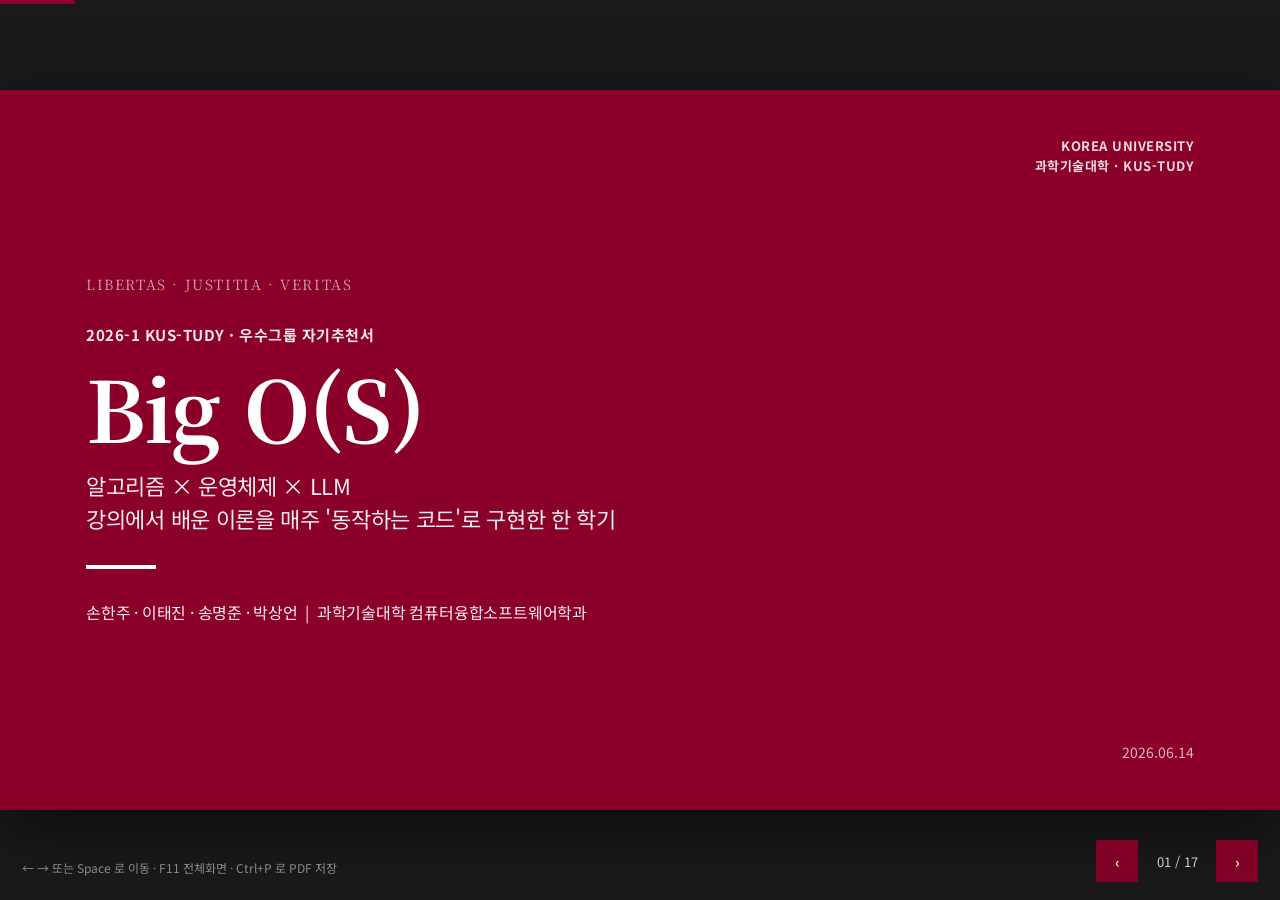
==== 자기추천서_발표자료.html @ 5ddc2328 "2026-06-12" ====
<!DOCTYPE html>
<html lang="ko">
<head>
<meta charset="UTF-8">
<meta name="viewport" content="width=device-width, initial-scale=1.0">
<title>[KUS-TUDY] 우수그룹 자기추천서 — Big O(S)</title>
<link rel="preconnect" href="https://fonts.googleapis.com">
<link rel="preconnect" href="https://fonts.gstatic.com" crossorigin>
<link href="https://fonts.googleapis.com/css2?family=Noto+Sans+KR:wght@400;500;700&family=Noto+Serif+KR:wght@600;700&display=swap" rel="stylesheet">
<style>
  :root{
    --primary:#8B0029; --primary-deep:#6E0021; --primary-bright:#A30734; --gold:#B8860B;
    --ink:#222222; --body:#333333; --muted:#666666; --faint:#999999;
    --canvas:#ffffff; --warm:#f7f5f3; --gray:#f4f4f4;
    --charcoal:#2b2b2b; --crimson-deep:#5C001B; --footer:#1f1f1f;
    --hairline:#e0e0e0; --hairline-strong:#cccccc;
    --sans:'Noto Sans KR','Malgun Gothic','Apple SD Gothic Neo',sans-serif;
    --serif:'Noto Serif KR','Malgun Gothic',serif;
  }
  *{box-sizing:border-box;margin:0;padding:0;}
  html,body{height:100%;}
  body{background:#1a1a1a;font-family:var(--sans);color:var(--body);
    letter-spacing:-0.3px;-webkit-font-smoothing:antialiased;overflow:hidden;}

  /* ---- progress + nav ---- */
  #progress{position:fixed;top:0;left:0;height:4px;background:var(--primary);z-index:50;transition:width .25s ease;}
  #nav{position:fixed;bottom:18px;right:22px;z-index:50;display:flex;align-items:center;gap:10px;}
  #nav button{font-family:var(--sans);font-size:15px;font-weight:500;color:#fff;background:rgba(139,0,41,.92);
    border:none;width:42px;height:42px;cursor:pointer;line-height:1;transition:background .15s;}
  #nav button:hover{background:var(--primary-deep);}
  #counter{font-size:13px;color:#cfcfcf;letter-spacing:0;min-width:58px;text-align:center;
    font-variant-numeric:tabular-nums;}
  #hint{position:fixed;bottom:24px;left:22px;z-index:50;font-size:12px;color:#8a8a8a;letter-spacing:0;}

  /* ---- stage scaling ---- */
  #stage{position:fixed;inset:0;display:flex;align-items:center;justify-content:center;}
  #deck{width:1280px;height:720px;position:relative;transform-origin:center center;
    box-shadow:0 18px 60px rgba(0,0,0,.55);}
  .slide{position:absolute;inset:0;width:1280px;height:720px;display:none;flex-direction:column;
    background:var(--canvas);overflow:hidden;}
  .slide.active{display:flex;}
  .band-warm{background:var(--warm);}
  .band-crimson{background:var(--primary);color:#fff;}
  .band-charcoal{background:var(--charcoal);color:#fff;}

  /* ---- common slide chrome ---- */
  .pad{padding:56px 72px;display:flex;flex-direction:column;height:100%;}
  .kicker{font-size:14px;font-weight:700;color:var(--primary);letter-spacing:.4px;margin-bottom:10px;}
  .s-title{font-family:var(--sans);font-size:28px;font-weight:700;color:var(--ink);letter-spacing:-0.5px;line-height:1.35;}
  .s-rule{width:48px;height:3px;background:var(--primary);margin-top:14px;margin-bottom:24px;}
  .lead{font-size:18px;line-height:1.65;color:var(--body);letter-spacing:-0.3px;}
  .foot{position:absolute;bottom:20px;left:72px;font-size:12px;color:var(--faint);letter-spacing:0;}
  .pageno{position:absolute;bottom:20px;right:72px;font-size:12px;color:var(--faint);letter-spacing:0;
    font-variant-numeric:tabular-nums;}

  /* ---- generic blocks ---- */
  .card{background:var(--canvas);border:1px solid var(--hairline);padding:20px 22px;}
  .band-warm .card{background:#fff;}
  .card h3{font-size:17px;font-weight:700;color:var(--ink);margin-bottom:8px;letter-spacing:-0.3px;}
  .tag{display:inline-block;font-size:12px;font-weight:700;color:#fff;background:var(--primary);
    padding:3px 10px;margin-bottom:10px;letter-spacing:0;}
  .tag.line{background:transparent;color:var(--primary);border:1px solid var(--primary);}
  .cols2{display:grid;grid-template-columns:1fr 1fr;gap:20px;}
  .cols3{display:grid;grid-template-columns:1fr 1fr 1fr;gap:18px;}
  .cols4{display:grid;grid-template-columns:1fr 1fr 1fr 1fr;gap:16px;}
  .grow{flex:1;min-height:0;}
  ul.b{list-style:none;}
  ul.b li{position:relative;padding-left:16px;margin:9px 0;font-size:15px;line-height:1.6;color:var(--body);}
  ul.b li::before{content:"";position:absolute;left:0;top:9px;width:6px;height:6px;background:var(--primary);}
  ul.b li b,.card b{color:var(--ink);font-weight:700;}
  .muted{color:var(--muted);}
  .small{font-size:13px;line-height:1.62;}
  code,.mono{font-family:'Consolas','D2Coding',monospace;font-size:.92em;color:var(--primary-deep);
    background:var(--gray);padding:1px 5px;}

  /* ---- table ---- */
  table.ku{width:100%;border-collapse:collapse;font-size:13px;line-height:1.45;}
  table.ku th{background:var(--primary);color:#fff;font-weight:700;text-align:left;padding:9px 10px;
    letter-spacing:-0.2px;border:1px solid var(--primary);}
  table.ku td{padding:8px 10px;border:1px solid var(--hairline-strong);color:var(--body);vertical-align:top;}
  table.ku tr:nth-child(even) td{background:var(--gray);}
  table.ku tbody tr:nth-child(even){background:var(--gray);}
  table.ku .wk{font-weight:700;color:var(--primary);text-align:center;white-space:nowrap;}
  table.ku .dt{white-space:nowrap;color:var(--muted);font-variant-numeric:tabular-nums;}
  table.ku .tp{font-weight:700;color:var(--ink);}
  table.ku .out b{color:var(--primary-deep);}

  /* ---- member table ---- */
  table.mem{width:100%;border-collapse:collapse;font-size:15px;}
  table.mem th{background:var(--gray);color:var(--ink);font-weight:700;text-align:left;padding:11px 14px;
    border-bottom:2px solid var(--primary);}
  table.mem td{padding:11px 14px;border-bottom:1px solid var(--hairline);color:var(--body);}
  table.mem td.nm{font-weight:700;color:var(--ink);}
  table.mem td.no{color:var(--primary);font-weight:700;width:54px;}

  /* ---- gallery ---- */
  .gal{display:grid;grid-template-columns:1fr 1fr 1fr;gap:16px;}
  .gcard{border:1px solid var(--hairline);background:#fff;display:flex;flex-direction:column;}
  .gcard .gh{display:flex;align-items:baseline;gap:8px;padding:8px 12px;border-bottom:1px solid var(--hairline);}
  .gcard .gh .gw{font-size:13px;font-weight:700;color:var(--primary);}
  .gcard .gh .gt{font-size:12px;color:var(--muted);letter-spacing:-0.2px;}
  .gimgs{display:flex;gap:0;}
  .gimgs figure{position:relative;background:var(--gray);overflow:hidden;height:120px;flex:1 1 0;min-width:0;border-right:1px solid var(--hairline);}
  .gimgs figure:last-child{border-right:none;}
  .gimgs img{width:100%;height:100%;object-fit:cover;display:block;}
  .gimgs figcaption{position:absolute;left:0;bottom:0;font-size:10px;font-weight:700;color:#fff;
    background:rgba(139,0,41,.88);padding:2px 6px;letter-spacing:0;}
  .gimgs figcaption.alt{background:rgba(43,43,43,.85);}

  /* ---- agenda ---- */
  .agenda{display:flex;flex-direction:column;gap:0;flex:1;justify-content:center;}
  .agenda .row{display:flex;align-items:center;gap:24px;padding:16px 4px;border-bottom:1px solid var(--hairline);}
  .agenda .num{font-family:var(--serif);font-size:38px;font-weight:700;color:var(--primary);width:64px;
    line-height:1;letter-spacing:-1px;}
  .agenda .ttl{font-size:21px;font-weight:700;color:var(--ink);}
  .agenda .sub{font-size:14px;color:var(--muted);margin-left:auto;letter-spacing:-0.2px;}

  /* ---- cover / closing (crimson) ---- */
  .cover{height:100%;display:flex;flex-direction:column;justify-content:center;padding:0 86px;position:relative;}
  .motto{font-family:var(--serif);font-size:14px;letter-spacing:1.6px;color:rgba(255,255,255,.62);margin-bottom:30px;}
  .cover .ck{font-size:15px;font-weight:700;letter-spacing:.5px;color:rgba(255,255,255,.9);margin-bottom:18px;}
  .cover h1{font-family:var(--serif);font-size:84px;font-weight:700;letter-spacing:-1.5px;line-height:1.05;margin-bottom:18px;}
  .cover .subt{font-size:22px;font-weight:400;color:rgba(255,255,255,.92);letter-spacing:-0.3px;line-height:1.5;}
  .cover .rule{width:70px;height:4px;background:#fff;margin:30px 0;}
  .cover .who{font-size:16px;color:rgba(255,255,255,.92);line-height:1.7;letter-spacing:-0.2px;}
  .cover .date{position:absolute;bottom:48px;right:86px;font-size:14px;color:rgba(255,255,255,.7);
    letter-spacing:0;font-variant-numeric:tabular-nums;}
  .cover .crest{position:absolute;top:46px;right:86px;text-align:right;font-size:13px;font-weight:700;
    letter-spacing:.5px;color:rgba(255,255,255,.85);line-height:1.5;}

  .note{font-size:13px;color:var(--muted);line-height:1.62;border-left:3px solid var(--primary);
    padding:8px 0 8px 14px;background:var(--gray);padding-right:12px;}
  .band-warm .note{background:#fff;}

  @media print{
    body{overflow:visible;background:#fff;}
    #nav,#hint,#progress{display:none;}
    #stage{position:static;display:block;}
    #deck{transform:none!important;box-shadow:none;width:1280px;height:auto;}
    .slide{display:flex!important;position:relative;page-break-after:always;border-bottom:1px solid #ccc;}
  }
</style>
</head>
<body>
<div id="progress"></div>

<div id="stage">
  <div id="deck">

  <!-- 1 COVER -->
  <section class="slide band-crimson active">
    <div class="cover">
      <div class="crest">KOREA UNIVERSITY<br>과학기술대학 · KUS-TUDY</div>
      <div class="motto">LIBERTAS · JUSTITIA · VERITAS</div>
      <div class="ck">2026-1 KUS-TUDY · 우수그룹 자기추천서</div>
      <h1>Big O(S)</h1>
      <div class="subt">알고리즘 × 운영체제 × LLM<br>강의에서 배운 이론을 매주 '동작하는 코드'로 구현한 한 학기</div>
      <div class="rule"></div>
      <div class="who">손한주 · 이태진 · 송명준 · 박상언 &nbsp;|&nbsp; 과학기술대학 컴퓨터융합소프트웨어학과</div>
      <div class="date">2026.06.14</div>
    </div>
  </section>

  <!-- 2 AGENDA -->
  <section class="slide band-warm">
    <div class="pad">
      <div class="kicker">CONTENTS</div>
      <div class="s-title">목차</div>
      <div class="s-rule"></div>
      <div class="agenda">
        <div class="row"><div class="num">01</div><div class="ttl">팀 소개</div><div class="sub">팀명 · 참여계기와 동기 · 팀 구성 · 팀원</div></div>
        <div class="row"><div class="num">02</div><div class="ttl">학습 목표</div><div class="sub">전체 팀 목표 · 개인별 목표 · STUDY 영역</div></div>
        <div class="row"><div class="num">03</div><div class="ttl">주차별 학습 내용</div><div class="sub">1~12주차 학습·활동·결과물 · 활동 사진</div></div>
        <div class="row"><div class="num">04</div><div class="ttl">학습목표를 위한 노력 · 전략</div><div class="sub">준비·진행·개선 · 역할·규칙 · 결과물 · 증빙</div></div>
        <div class="row"><div class="num">05</div><div class="ttl">활동 소감</div><div class="sub">잘한 점 · 아쉬운 점 · 성과 · 팀원별 소감</div></div>
        <div class="row"><div class="num">06</div><div class="ttl">앞으로의 계획</div><div class="sub">마무리 후 · 향후 계획 · 팀원별 계획</div></div>
      </div>
    </div>
    <div class="pageno">02</div>
  </section>

  <!-- 3 §1 팀명 + 동기 -->
  <section class="slide">
    <div class="pad">
      <div class="kicker">01 · 팀 소개</div>
      <div class="s-title">팀명 · 참여계기와 동기</div>
      <div class="s-rule"></div>
      <div class="card" style="margin-bottom:22px;">
        <span class="tag">팀명</span>
        <h3 style="font-family:var(--sans);font-size:26px;font-weight:700;color:var(--primary);margin-bottom:6px;">Big O(S)</h3>
        <div class="lead" style="font-size:16px;">알고리즘과 운영체제(OS) 수업을 함께 공부한다는 뜻으로, 점근 표기 <b>Big-O</b>와 <b>O(S) = OS</b>를 겹쳐 두 과목의 용어를 혼재하였다.</div>
      </div>
      <div class="card">
        <span class="tag line">참여계기 및 동기</span>
        <div class="lead">우리 4명은 모두 군휴학 후 올해 복학하였다. 2년 전만 해도 AI는 커닝을 위한 도구에 불과했지만, 2년이 지난 지금 AI는 개발자에게 없어서는 안 될 생산 도구가 되었다. 뒤처진 기술 트렌드를 따라잡기 위해, AI를 적극 활용하는 알고리즘·운영체제 수업을 통해 컴퓨터 과학 전공 지식과 기술 활용 능력을 함양한다.</div>
      </div>
    </div>
    <div class="pageno">03</div>
  </section>

  <!-- 4 §1 팀 구성 + 팀원 -->
  <section class="slide band-warm">
    <div class="pad">
      <div class="kicker">01 · 팀 소개</div>
      <div class="s-title">팀 구성 · 팀원 소개</div>
      <div class="s-rule"></div>
      <div class="card" style="margin-bottom:20px;">
        <div class="lead" style="font-size:16px;">컴퓨터융합소프트웨어학과 <b>4인</b>으로 구성된 팀이다. 전공 기초 과목(알고리즘·운영체제) 학습을 기반으로, 9주차부터는 LLM(Upstage Solar)을 결합한 팀 프로젝트로 확장하였다. 팀 내 역할은 <b>Frontend / Backend / LLM·Prompt / PM(일정·문서)</b> 4개 축으로 나누어 네 명이 각자 주된 역할을 맡고, 필요에 따라 복수 역할을 겸하는 방식으로 운영하였다.</div>
      </div>
      <table class="mem">
        <thead><tr><th>구분</th><th>이름</th><th>학년</th><th>학번</th><th>소속대학</th><th>소속학과</th></tr></thead>
        <tbody>
          <tr><td class="no">대표</td><td class="nm">손한주</td><td>3학년</td><td>2022271315</td><td>과학기술대학</td><td>컴퓨터융합소프트웨어학과</td></tr>
          <tr><td class="no">팀원</td><td class="nm">이태진</td><td>3학년</td><td>2022271344</td><td>과학기술대학</td><td>컴퓨터융합소프트웨어학과</td></tr>
          <tr><td class="no">팀원</td><td class="nm">송명준</td><td>3학년</td><td>2022271333</td><td>과학기술대학</td><td>컴퓨터융합소프트웨어학과</td></tr>
          <tr><td class="no">팀원</td><td class="nm">박상언</td><td>3학년</td><td>2022270686</td><td>과학기술대학</td><td>컴퓨터융합소프트웨어학과</td></tr>
        </tbody>
      </table>
    </div>
    <div class="pageno">04</div>
  </section>

  <!-- 5 §2 학습목표 -->
  <section class="slide">
    <div class="pad">
      <div class="kicker">02 · 학습 목표</div>
      <div class="s-title">전체 팀 목표 · STUDY 영역</div>
      <div class="s-rule"></div>
      <div class="cols2 grow" style="align-items:start;">
        <div class="card" style="height:100%;">
          <span class="tag">전체 팀 목표</span>
          <div class="lead" style="font-size:15.5px;">매주 강의에서 배운 알고리즘·운영체제 핵심 개념을 곧바로 동작하는 코드·웹앱·시스템으로 구현하여, 개념에 대한 깊은 이해와 실전 응용 능력을 동시에 기른다. 학기 후반에는 LLM(Upstage Solar)을 결합한 팀 프로젝트로 학습 성과를 집약해 실제 결과물을 도출하고, LLM 기반 개발 방식에 적응하는 것을 전체 목표로 삼는다. 이 과정에서 <b>'이론 → 구현 → 검증'</b>의 사이클을 팀의 표준 학습법으로 정착시킨다.</div>
        </div>
        <div class="card" style="height:100%;">
          <span class="tag line">STUDY 영역</span>
          <ul class="b">
            <li><b>알고리즘</b> : 분할 정복, 동적 계획법, 탐욕법, 정렬/탐색, 탐색 트리(BST/RBT/B-트리), 해싱, 그래프</li>
            <li><b>운영체제</b> : 프로세스/스레드, CPU 스케줄링, 동기화, 대용량 저장장치, xv6 커널 직접 수정</li>
            <li><b>응용</b> : LLM(Upstage Solar Pro)·AI 협업 도구(Claude Code, NVIDIA NIM)를 결합한 웹·시스템 프로젝트</li>
            <li><b>학습 교재</b> : 『Introduction to Algorithms』(Thomas H. Cormen 외) · 『Operating System Concepts』(Abraham Silberschatz 외)</li>
          </ul>
        </div>
      </div>
    </div>
    <div class="pageno">05</div>
  </section>

  <!-- 6 §2 개인별 목표 -->
  <section class="slide band-warm">
    <div class="pad">
      <div class="kicker">02 · 학습 목표</div>
      <div class="s-title">개인별 목표</div>
      <div class="s-rule"></div>
      <div class="cols2 grow" style="grid-auto-rows:1fr;">
        <div class="card"><span class="tag">손한주 · LLM 하네스</span><div class="lead" style="font-size:15px;">향후 LLM의 <b>하네스 엔지니어링</b> 능력을 향상해 개발 능력의 기반을 다진다.</div></div>
        <div class="card"><span class="tag">이태진 · 운영체제·시스템</span><div class="lead" style="font-size:15px;">운영체제·시스템 프로그래밍의 저수준 동작 원리를 깊이 이해하고, AI 협업 도구를 활용해 <b>커널 수준의 코드</b>까지 직접 다루는 시스템 개발 역량을 기른다.</div></div>
        <div class="card"><span class="tag">송명준 · AI 활용·품질</span><div class="lead" style="font-size:15px;"><b>효율적인 AI 사용법</b>을 숙달해 개발의 품질을 향상시킨다.</div></div>
        <div class="card"><span class="tag">박상언 · 추천·AI 백엔드</span><div class="lead" style="font-size:15px;"><b>추천 시스템, AI 서비스 백엔드, LLM 기반 애플리케이션</b> 개발자를 위한 개발 능력의 기초를 다진다.</div></div>
      </div>
    </div>
    <div class="pageno">06</div>
  </section>

  <!-- 7 §3 주차표 1-6 -->
  <section class="slide">
    <div class="pad">
      <div class="kicker">03 · 주차별 학습 내용</div>
      <div class="s-title">주차별 학습 내용 &nbsp;<span style="font-size:15px;font-weight:400;color:var(--muted);">1 ~ 6주차</span></div>
      <div class="s-rule"></div>
      <div class="note" style="margin-bottom:14px;">학습 교재 : 『Introduction to Algorithms』(Cormen 외, 알고리즘) · 『Operating System Concepts』(Silberschatz 외, 운영체제)</div>
      <table class="ku">
        <thead><tr><th style="width:42px;">주차</th><th style="width:84px;">일시</th><th style="width:150px;">주제</th><th>핵심 학습·활동 내용</th><th style="width:210px;">결과물</th></tr></thead>
        <tbody>
          <tr><td class="wk">1</td><td class="dt">2026.03.29</td><td class="tp">분할 정복 패러다임</td><td>가장 가까운 두 점 쌍(Closest Pair)을 완전탐색 O(n²) vs 분할정복 O(n log²n)으로 구현, 점 100/1000/10000개별 소요시간 비교</td><td class="out">FastAPI+Canvas 웹앱</td></tr>
          <tr><td class="wk">2</td><td class="dt">2026.03.31</td><td class="tp">멀티스레딩·암달의 법칙</td><td>1,000만 정수 히스토그램을 Pthreads로 병렬 계산, 로컬 히스토그램으로 race condition 회피, 1/2/4/8 스레드 speedup(8스레드 2.35배·메모리 대역폭 병목) 측정</td><td class="out"><code>histogram.c</code> · <b>퀴즈 전원 만점</b></td></tr>
          <tr><td class="wk">3</td><td class="dt">2026.04.11</td><td class="tp">동적 프로그래밍(DP)</td><td>LCS 점화식 기반 표절 검사기 웹앱 제작, "ALGORITHM"vs"ALTRUISTIC" 유사도 50% 도출, O(nm) 특성 확인</td><td class="out">표절 검사기 웹앱</td></tr>
          <tr><td class="wk">4</td><td class="dt">2026.04.18</td><td class="tp">CPU 스케줄링 시뮬레이션</td><td>FCFS/SJF/Round Robin을 Gantt 차트와 함께 시뮬레이션, 평균 대기/반환 시간 정량 비교(SJF 최적)</td><td class="out">CPU 스케줄링 시뮬레이터 + 성능 비교 대시보드(HTML 2종)</td></tr>
          <tr><td class="wk">5</td><td class="dt">2026.04.26</td><td class="tp">중간고사 대비</td><td>오픈북 대비 교과서(OS Concepts 10판 Ch.1~5) 정독·인덱싱, NotebookLM 예상질문 도출·답변, xv6 소스 구조 사전 탐색</td><td class="out">시험 대비 정리본·요약 이미지</td></tr>
          <tr><td class="wk">6</td><td class="dt">2026.05.03</td><td class="tp">탐색 트리 완전정복</td><td>BST→RBT→B-트리의 균형 유지 원리·복잡도 분석, 동일 키 {7,3,8,1,5} 삽입으로 BST 퇴화 vs RBT 균형 비교 실습</td><td class="out">트리 삽입 비교 실습 노트</td></tr>
        </tbody>
      </table>
    </div>
    <div class="pageno">07</div>
  </section>

  <!-- 8 §3 주차표 7-12 -->
  <section class="slide band-warm">
    <div class="pad">
      <div class="kicker">03 · 주차별 학습 내용</div>
      <div class="s-title">주차별 학습 내용 &nbsp;<span style="font-size:15px;font-weight:400;color:var(--muted);">7 ~ 12주차</span></div>
      <div class="s-rule"></div>
      <table class="ku">
        <thead><tr><th style="width:42px;">주차</th><th style="width:84px;">일시</th><th style="width:150px;">주제</th><th>핵심 학습·활동 내용</th><th style="width:210px;">결과물</th></tr></thead>
        <tbody>
          <tr><td class="wk">7</td><td class="dt">2026.05.10</td><td class="tp">동기화 이해와 문제 해결</td><td>Race condition·임계구역 3조건, test_and_set/CAS, Mutex/Semaphore/Monitor, 고전 3문제(생산자-소비자/Readers-Writers/식사하는 철학자), Priority Inversion(Pathfinder)</td><td class="out">동기화 개념 정리본</td></tr>
          <tr><td class="wk">8</td><td class="dt">2026.05.17</td><td class="tp">V 모델·요구사항 구체화</td><td>V 모델(개발↔테스트 대칭)에 알고리즘·동기화 사례를 대입해 요구사항 명세의 중요성 도출, 요구사항 체크리스트 정리</td><td class="out">요구사항 체크리스트</td></tr>
          <tr><td class="wk">9</td><td class="dt">2026.05.24</td><td class="tp">팀 프로젝트 분석(킥오프)</td><td>YouTube 관심도 분석기 코드 정독, 6단계 점수 파이프라인 알고리즘 매핑, LLM(Solar) 결합 아이디어 브레인스토밍, 팀 레포·Solar API·NVIDIA NIM·Claude Code 신청</td><td class="out">프로젝트 주제 초안, GitHub 레포</td></tr>
          <tr><td class="wk">10</td><td class="dt">2026.05.30</td><td class="tp">대용량 저장장치·스토리지</td><td>HDD/SSD 구조, 접근시간 계산, FTL·GC·웨어레벨링, 디스크 스케줄링(FCFS/SCAN/C-SCAN/LOOK), RAID 0·1·4·5·6·10 비교</td><td class="out">I/O 스케줄링 코드·비교표</td></tr>
          <tr><td class="wk">11</td><td class="dt">2026.06.07</td><td class="tp">알고리즘 + LLM 프로그램</td><td>Heap Sort·Binary Search·LRU 캐시·Union-Find·Kruskal 최대신장포레스트를 직접 구현하고 Upstage Solar로 추천/페르소나 생성, 수치계산(결정론)과 LLM(해석) 역할 분리</td><td class="out"><b>Liberal_algorithm</b><br><span class="small mono">github.com/HANJUSON/Liberal_algorithm</span></td></tr>
          <tr><td class="wk">12</td><td class="dt">2026.06.14</td><td class="tp">xv6 기반 LLM 멀티에이전트 OS</td><td>5개 LLM 에이전트(parser→classifier→root-cause→fix-suggester→evaluator)를 xv6 프로세스로 구동, 모든 오케스트레이션을 직접 수정한 xv6 커널에 구현(신규 시스템 콜 22–33), Pattern A 검증·롤백, Pattern B 커널 시맨틱 캐시, 프로세스별 메모리 쿼터</td><td class="out"><b>Liberal_OS</b><br><span class="small mono">github.com/HANJUSON/Liberal_OS</span></td></tr>
        </tbody>
      </table>
    </div>
    <div class="pageno">08</div>
  </section>

  <!-- 9 §3 사진 갤러리 1-6 -->
  <section class="slide">
    <div class="pad">
      <div class="kicker">03 · 주차별 학습 내용</div>
      <div class="s-title">주차별 활동 · 결과물 사진 &nbsp;<span style="font-size:15px;font-weight:400;color:var(--muted);">1 ~ 6주차</span></div>
      <div class="s-rule"></div>
      <div class="gal grow" style="grid-template-columns:1fr 1fr 1fr;grid-auto-rows:min-content;">
        <div class="gcard"><div class="gh"><span class="gw">1주차</span><span class="gt">분할 정복</span></div>
          <div class="gimgs"><figure><img src="week01/KakaoTalk_20260329_094403610.png" alt=""><figcaption>활동</figcaption></figure><figure><img src="week01/WebApplication.png" alt=""><figcaption class="alt">결과물</figcaption></figure><figure><img src="week01/image01.png" alt=""><figcaption class="alt">실행1</figcaption></figure><figure><img src="week01/image02.png" alt=""><figcaption class="alt">실행2</figcaption></figure></div></div>
        <div class="gcard"><div class="gh"><span class="gw">2주차</span><span class="gt">멀티스레딩·암달</span></div>
          <div class="gimgs"><figure><img src="week02/KakaoTalk_20260405_002024080.jpg" alt=""><figcaption>활동</figcaption></figure><figure><img src="week02/스크린샷%202026-04-05%20002922.png" alt=""><figcaption class="alt">증빙</figcaption></figure></div></div>
        <div class="gcard"><div class="gh"><span class="gw">3주차</span><span class="gt">DP·표절검사기</span></div>
          <div class="gimgs"><figure><img src="week03/KakaoTalk_20260411_172810443.jpg" alt=""><figcaption>활동</figcaption></figure><figure><img src="week03/KakaoTalk_20260412_220237292.jpg" alt=""><figcaption class="alt">결과물</figcaption></figure></div></div>
        <div class="gcard"><div class="gh"><span class="gw">4주차</span><span class="gt">CPU 스케줄링</span></div>
          <div class="gimgs"><figure><img src="week04/KakaoTalk_20260418_130304926.jpg" alt=""><figcaption>활동</figcaption></figure><figure><img src="week04/스크린샷%202026-06-12%20230936.png" alt=""><figcaption class="alt">시뮬레이터</figcaption></figure><figure><img src="week04/스크린샷%202026-06-12%20231025.png" alt=""><figcaption class="alt">비교</figcaption></figure></div></div>
        <div class="gcard"><div class="gh"><span class="gw">5주차</span><span class="gt">중간고사 대비</span></div>
          <div class="gimgs"><figure><img src="week05/KakaoTalk_20260426_171527811.jpg" alt=""><figcaption>활동</figcaption></figure><figure><img src="week05/Algorithm_Exam_Study_Guide_Full_page-0001.jpg" alt=""><figcaption class="alt">알고리즘</figcaption></figure><figure><img src="week05/OS_Exam_Study_Guide_Full_page-0001.jpg" alt=""><figcaption class="alt">운영체제</figcaption></figure></div></div>
        <div class="gcard"><div class="gh"><span class="gw">6주차</span><span class="gt">탐색 트리</span></div>
          <div class="gimgs"><figure><img src="week06/KakaoTalk_20260503_204118322.png" alt=""><figcaption>활동</figcaption></figure><figure><img src="week06/스크린샷%202026-06-12%20231137.png" alt=""><figcaption class="alt">BST·RBT</figcaption></figure><figure><img src="week06/스크린샷%202026-06-12%20231204.png" alt=""><figcaption class="alt">B-트리</figcaption></figure></div></div>
      </div>
    </div>
    <div class="pageno">09</div>
  </section>

  <!-- 10 §3 사진 갤러리 7-12 -->
  <section class="slide band-warm">
    <div class="pad">
      <div class="kicker">03 · 주차별 학습 내용</div>
      <div class="s-title">주차별 활동 · 결과물 사진 &nbsp;<span style="font-size:15px;font-weight:400;color:var(--muted);">7 ~ 12주차</span></div>
      <div class="s-rule"></div>
      <div class="gal" style="grid-template-columns:1fr 1fr 1fr;">
        <div class="gcard"><div class="gh"><span class="gw">7주차</span><span class="gt">동기화</span></div>
          <div class="gimgs"><figure><img src="week07/1.png" alt=""><figcaption>활동</figcaption></figure><figure><img src="week07/스크린샷%202026-06-12%20231249.png" alt=""><figcaption class="alt">Race</figcaption></figure><figure><img src="week07/스크린샷%202026-06-12%20231258.png" alt=""><figcaption class="alt">철학자</figcaption></figure></div></div>
        <div class="gcard"><div class="gh"><span class="gw">8주차</span><span class="gt">V 모델</span></div>
          <div class="gimgs"><figure><img src="week08/KakaoTalk_20260517_150607351.png" alt=""><figcaption>활동</figcaption></figure><figure><img src="week08/스크린샷%202026-06-12%20231318.png" alt=""><figcaption class="alt">V모델</figcaption></figure><figure><img src="week08/스크린샷%202026-06-12%20231324.png" alt=""><figcaption class="alt">체크리스트</figcaption></figure></div></div>
        <div class="gcard"><div class="gh"><span class="gw">9주차</span><span class="gt">팀프로젝트 분석</span></div>
          <div class="gimgs"><figure><img src="week09/1.png" alt=""><figcaption>활동</figcaption></figure><figure><img src="week09/스크린샷%202026-05-24%20165036.png" alt=""><figcaption class="alt">YouTube</figcaption></figure><figure><img src="week09/스크린샷%202026-06-12%20231346.png" alt=""><figcaption class="alt">파이프라인</figcaption></figure><figure><img src="week09/스크린샷%202026-06-12%20231351.png" alt=""><figcaption class="alt">매핑</figcaption></figure></div></div>
        <div class="gcard"><div class="gh"><span class="gw">10주차</span><span class="gt">저장장치</span></div>
          <div class="gimgs"><figure><img src="week10/스크린샷%202026-05-31%20193515%20(1).png" alt=""><figcaption>온라인1</figcaption></figure><figure><img src="week10/스크린샷%202026-05-31%20193535.png" alt=""><figcaption>온라인2</figcaption></figure><figure><img src="week10/스크린샷%202026-06-12%20231414.png" alt=""><figcaption class="alt">디스크</figcaption></figure><figure><img src="week10/스크린샷%202026-06-12%20231418.png" alt=""><figcaption class="alt">RAID</figcaption></figure></div></div>
        <div class="gcard"><div class="gh"><span class="gw">11주차</span><span class="gt">알고리즘+LLM</span></div>
          <div class="gimgs"><figure><img src="week11/KakaoTalk_20260607_202011807.png" alt=""><figcaption>활동</figcaption></figure><figure><img src="week11/기본화면.png" alt=""><figcaption class="alt">기본</figcaption></figure><figure><img src="week11/취향%20기반%20추천.png" alt=""><figcaption class="alt">추천</figcaption></figure><figure><img src="week11/채널%20추천.png" alt=""><figcaption class="alt">채널</figcaption></figure><figure><img src="week11/페르소나.png" alt=""><figcaption class="alt">페르소나</figcaption></figure></div></div>
        <div class="gcard"><div class="gh"><span class="gw">12주차</span><span class="gt">xv6 멀티에이전트 OS</span></div>
          <div class="gimgs"><figure><img src="week12/screenshot2.png" alt=""><figcaption class="alt">25콜</figcaption></figure><figure><img src="week12/screenshot3.png" alt=""><figcaption class="alt">트레이스</figcaption></figure></div></div>
      </div>
      <div class="note" style="margin-top:14px;">활동사진은 온라인 스터디 활동(화상 회의·공유 화면) 캡처도 인정된다(10주차 적용). 12주차 활동사진은 아직 준비되지 않아 추후 추가 예정이다.</div>
    </div>
    <div class="pageno">10</div>
  </section>

  <!-- 11 §4 노력1 -->
  <section class="slide">
    <div class="pad">
      <div class="kicker">04 · 학습목표를 위한 노력 · 전략</div>
      <div class="s-title">스터디 준비·진행·개선 &nbsp;·&nbsp; 역할·기준·규칙</div>
      <div class="s-rule"></div>
      <div class="cols2 grow" style="align-items:start;">
        <div class="card" style="height:100%;">
          <span class="tag">준비 · 진행 · 개선</span>
          <ul class="b">
            <li><b>고정 루틴</b> : 매주 오프라인으로 모여(3월말~6월, 회당 약 2~5시간) 개념 정리 → 코드/웹앱 구현 → 실행·검증 → 퀴즈/시험 대비 순으로 진행</li>
            <li><b>이론과 구현의 연결</b> : 매 주차 배운 개념을 반드시 "동작하는 산출물"로 구현(Closest Pair 웹앱, 병렬 히스토그램, 표절검사기, 스케줄러 시뮬레이터 …)</li>
            <li><b>개선</b> : 시험 대비 주차에는 오픈북 특성에 맞춰 교과서 정독·인덱싱 + NotebookLM 예상질문으로 전략을 전환하는 등, 매주 방식을 목표에 맞게 조정</li>
          </ul>
        </div>
        <div class="card" style="height:100%;">
          <span class="tag line">역할 · 기준 · 과제 · 규칙</span>
          <ul class="b">
            <li><b>역할 분배</b> : Frontend / Backend / LLM·Prompt / PM(일정·문서) 4개 축으로 분담(9주차 정립)</li>
            <li><b>결과물 기준</b> : 모든 주차 활동을 <code>weekNN.md</code> 보고서 + 실행 가능한 코드/웹앱으로 남기는 것을 원칙으로 함</li>
            <li><b>버전 관리 규칙</b> : 결과물을 팀 GitHub 레포지토리로 관리하고 주차별로 커밋하여 기록 누적</li>
            <li><b>퀴즈·시험 대비 규칙</b> : 매주 퀴즈 오답을 공유하고 다음 주 출제 경향을 함께 예측·대비(2주차 퀴즈 전원 만점)</li>
          </ul>
        </div>
      </div>
    </div>
    <div class="pageno">11</div>
  </section>

  <!-- 12 §4 노력2 -->
  <section class="slide band-warm">
    <div class="pad">
      <div class="kicker">04 · 학습목표를 위한 노력 · 전략</div>
      <div class="s-title">학습 결과물 · 추가 활동 &nbsp;·&nbsp; 증빙</div>
      <div class="s-rule"></div>
      <div class="cols2" style="align-items:start;margin-bottom:16px;">
        <div class="card">
          <span class="tag">학습 결과물 정리본 · 추가 활동</span>
          <ul class="b small">
            <li><b>주차별 보고서</b> : <code>week01.md ~ week12.md</code></li>
            <li><b>최종 프로젝트 2종</b> : Liberal_algorithm(알고리즘+LLM) · Liberal_OS(xv6 직접 수정, 신규 시스템 콜 12개(22–33)·regression 게이트·기술 보고서 포함)</li>
            <li><b>실습 코드</b> : <code>histogram.c</code>, <code>matmul.c</code>·<code>mergesort.c</code>, 주차별 웹앱</li>
          </ul>
        </div>
        <div class="card">
          <span class="tag line">그 외 노력 · 전략</span>
          <ul class="b small">
            <li><b>AI 협업 적극 활용</b> : Claude Code, Upstage Solar API, NVIDIA NIM으로 코드 리뷰·복잡도 최적화·문서화, 과정 로그를 학습 기록으로 남김</li>
            <li><b>이론→실증의 정량화</b> : 암달의 법칙 speedup, 스케줄링 평균 대기/반환 시간, 알고리즘별 소요시간을 직접 측정·비교</li>
          </ul>
        </div>
      </div>
      <span class="tag" style="margin-bottom:10px;">증빙 — 최종 프로젝트 실행 결과</span>
      <div class="gal" style="grid-template-columns:repeat(4,1fr);gap:14px;">
        <div class="gcard"><div class="gimgs" style="grid-template-columns:1fr;"><figure style="height:150px;"><img src="week11/취향%20기반%20추천.png" alt=""><figcaption class="alt">Liberal_algorithm · 추천</figcaption></figure></div></div>
        <div class="gcard"><div class="gimgs" style="grid-template-columns:1fr;"><figure style="height:150px;"><img src="week11/페르소나.png" alt=""><figcaption class="alt">Liberal_algorithm · 페르소나</figcaption></figure></div></div>
        <div class="gcard"><div class="gimgs" style="grid-template-columns:1fr;"><figure style="height:150px;"><img src="week12/screenshot2.png" alt=""><figcaption class="alt">Liberal_OS · 25콜 파이프라인</figcaption></figure></div></div>
        <div class="gcard"><div class="gimgs" style="grid-template-columns:1fr;"><figure style="height:150px;"><img src="week12/screenshot3.png" alt=""><figcaption class="alt">Liberal_OS · live 트레이스</figcaption></figure></div></div>
      </div>
      <div class="note" style="margin-top:14px;">그 외 증빙 — <b>학업 성과</b>: 알고리즘·운영체제 시험 대비 정리본(5주차) · <b>직접 구현 결과물 시각화</b>: 4·6·7·8·9·10주차 HTML 화면(§3 갤러리) · <b>GitHub</b>: 두 레포 커밋 이력·파일 트리 캡처</div>
    </div>
    <div class="pageno">12</div>
  </section>

  <!-- 13 §5 소감1 -->
  <section class="slide">
    <div class="pad">
      <div class="kicker">05 · 활동 소감</div>
      <div class="s-title">잘한 점 · 아쉬운 점 · 성과</div>
      <div class="s-rule"></div>
      <div class="cols2" style="align-items:start;margin-bottom:16px;">
        <div class="card">
          <span class="tag">잘한 점</span>
          <ul class="b small">
            <li>강의 개념을 매주 빠짐없이 동작하는 코드/시스템으로 옮겨 이론과 구현의 간극을 좁힘</li>
            <li>단순 문제 풀이를 넘어 학기 말 <b>xv6 커널을 직접 수정</b>해 시스템 콜·스케줄러·동기화 구현까지 난이도를 끌어올림</li>
            <li>모든 활동을 보고서와 GitHub 결과물로 남겨 학습 과정을 누적·추적</li>
            <li>2년 공백(군휴학) 동안 달라진 AI 개발 환경을, AI를 실질적 생산 도구(LLM 하네스·AI 페어 프로그래밍)로 활용하며 빠르게 따라잡음</li>
          </ul>
        </div>
        <div class="card">
          <span class="tag line">아쉬운 점</span>
          <ul class="b small">
            <li>Liberal_OS에서 proxy_lock 직렬화로 여러 LLM 에이전트의 호스트 호출을 진정한 병렬로 돌리지 못했고, live 모드 자동 검증·순차 baseline·결함 격리 테스트가 일부 보류됨</li>
            <li>일부 주차는 시험·과제 일정과 겹쳐 결과물 완성도에 편차가 있었음</li>
          </ul>
        </div>
      </div>
      <div class="card" style="background:var(--gray);border-color:var(--hairline);">
        <span class="tag">얻은 결과 · 성과</span>
        <ul class="b small" style="columns:2;column-gap:32px;">
          <li>알고리즘·운영체제 전공 개념을 실제 구현으로 체화 — 퀴즈 전원 만점·중간고사 대비 등 학업 성과로 연결</li>
          <li>LLM 결합 완성 프로젝트 2종(Liberal_algorithm·Liberal_OS) 산출물 확보</li>
          <li>"이론→구현→검증" 사이클과 AI 협업 워크플로우를 팀 표준 학습법으로 정착</li>
        </ul>
      </div>
    </div>
    <div class="pageno">13</div>
  </section>

  <!-- 14 §5 팀원별 소감 -->
  <section class="slide band-warm">
    <div class="pad">
      <div class="kicker">05 · 활동 소감</div>
      <div class="s-title">팀원별 활동 소감</div>
      <div class="s-rule"></div>
      <div class="cols2 grow" style="grid-auto-rows:1fr;">
        <div class="card"><span class="tag">손한주 · 대표 / LLM 하네스</span><div class="small" style="line-height:1.62;">대표로서 매주 일정과 역할을 조율하며, 특히 12주차 Liberal_OS에서 AI 코딩 에이전트가 xv6 커널 개발을 자율 수행하도록 만드는 <b>하네스(자동 테스트·회귀 게이트·작업 루프)</b>를 설계한 경험이 가장 값졌다. AI를 개발 사이클을 굴리는 주체로 다루며 '하네스 엔지니어링'의 중요성을 체감했고, 끝까지 다듬지 못한 한계를 정직하게 기록하는 일도 실력의 일부임을 배웠다.</div></div>
        <div class="card"><span class="tag">이태진 · 운영체제·시스템</span><div class="small" style="line-height:1.62;">추상적으로만 알던 운영체제 개념이 실제 코드에서 어떻게 구현되는지를 <b>xv6 소스(proc.c, scheduler, syscall)</b>를 직접 수정하며 확인한 점이 인상 깊었다. 시스템 콜 추가, 우선순위 스케줄러·메모리 쿼터 작업에서 저수준 디버깅의 어려움을 체감했고, 이론과 구현의 간극을 메우려면 더 깊은 시스템 이해가 필요함을 절실히 느꼈다.</div></div>
        <div class="card"><span class="tag">송명준 · AI 활용·품질</span><div class="small" style="line-height:1.62;">Claude Code·Upstage Solar를 코드 리뷰·복잡도 최적화·문서화에 활용하며, 같은 도구라도 <b>어떻게 묻고 어떻게 검증하느냐</b>에 따라 결과 품질이 크게 달라짐을 배웠다. AI 제안을 그대로 신뢰하지 않고 테스트·벤치마크로 검증하는 습관을 들인 점이 잘한 부분이며, 효율과 정확성을 동시에 잡는 AI 활용법을 더 다듬고 싶다.</div></div>
        <div class="card"><span class="tag">박상언 · 추천·AI 백엔드</span><div class="small" style="line-height:1.62;">11주차 Liberal_algorithm에서 <b>Union-Find 군집화·Kruskal 최대신장포레스트</b>로 취향 그래프를 만들고 그 위에 LLM 추천을 얹는 백엔드 파이프라인을 설계하며, 결정론적 수치 계산과 LLM 해석의 역할을 분리하는 설계 원칙을 체득했다. 추천 시스템·AI 백엔드의 전체 흐름을 직접 구현한 점이 값졌고, 추천 결과의 정량 평가는 더 보완이 필요하다고 느꼈다.</div></div>
      </div>
      <div class="note" style="margin-top:14px;">서로 다른 관심사(하네스·시스템·AI 활용·백엔드)를 가진 네 명이 한 주제를 각자의 시각에서 파고든 덕분에, 혼자서는 닿기 어려운 범위(웹앱부터 커널까지)를 한 학기에 함께 경험할 수 있었다.</div>
    </div>
    <div class="pageno">14</div>
  </section>

  <!-- 15 §6 계획1 -->
  <section class="slide">
    <div class="pad">
      <div class="kicker">06 · 앞으로의 계획</div>
      <div class="s-title">마무리 후 활동 · 앞으로의 계획</div>
      <div class="s-rule"></div>
      <div class="cols2 grow" style="align-items:start;">
        <div class="card" style="height:100%;">
          <span class="tag">스터디 마무리 후 활동 계획</span>
          <ul class="b">
            <li>기말고사 대비를 위해 6~12주차에서 다룬 <b>탐색 트리·동기화·저장장치·스케줄링</b> 개념을 종합 복습하고, 각 주차 결과물을 시험 관점에서 재정리한다.</li>
          </ul>
        </div>
        <div class="card" style="height:100%;">
          <span class="tag line">스터디를 통해 세운 앞으로의 계획</span>
          <ul class="b">
            <li><b>최종 프로젝트 고도화</b> : Liberal_OS의 향후 과제(순차 baseline 벤치, 결함 격리 테스트, virtio-serial 드라이버, 우선순위 라운드로빈/에이징, 실 LLM 병렬 호출)를 다음 학기 연계 주제로 발전</li>
            <li><b>전공 심화</b>(시스템 프로그래밍/분산 시스템/AI 시스템)로 학습 범위를 확장하고, 스터디 운영 방식을 다음 학기에도 지속</li>
            <li>각자의 개인 목표(LLM 하네스 · AI 서비스 백엔드 · 시스템 개발 · 효율적 AI 활용)에 맞춰 AI 기반 개발 역량을 지속적으로 심화</li>
          </ul>
        </div>
      </div>
    </div>
    <div class="pageno">15</div>
  </section>

  <!-- 16 §6 팀원별 계획 -->
  <section class="slide band-warm">
    <div class="pad">
      <div class="kicker">06 · 앞으로의 계획</div>
      <div class="s-title">팀원별 향후 계획</div>
      <div class="s-rule"></div>
      <div class="cols2" style="grid-auto-rows:1fr;margin-bottom:16px;">
        <div class="card"><span class="tag">손한주</span><div class="small" style="line-height:1.62;">LLM 하네스·에이전트 오케스트레이션을 더 깊이 공부해 Liberal_OS의 <b>live 모드 안정화·에이전트 평가 자동화</b>를 이어가고, AI가 주도하는 개발 워크플로우 설계 역량을 개발자로서의 기반으로 다질 계획이다.</div></div>
        <div class="card"><span class="tag">이태진</span><div class="small" style="line-height:1.62;">시스템 프로그래밍·운영체제 후속 학습을 이어가 <b>virtio-serial 드라이버</b> 같은 커널 확장 과제에 도전하고, 저수준 코드를 직접 다루는 시스템 개발자로 성장하기 위한 기초를 다질 계획이다.</div></div>
        <div class="card"><span class="tag">송명준</span><div class="small" style="line-height:1.62;">AI 협업 워크플로우를 팀 표준으로 정리하고, <b>테스트·검증 자동화와 코드 품질 도구</b>를 익혀 AI를 효율적이면서도 신뢰할 수 있게 쓰는 개발 습관을 굳힐 계획이다.</div></div>
        <div class="card"><span class="tag">박상언</span><div class="small" style="line-height:1.62;">추천 시스템·AI 서비스 백엔드를 심화 학습해 Liberal_algorithm을 <b>API·데이터베이스를 갖춘 실제 서비스</b> 형태로 확장하고, LLM 기반 애플리케이션 개발자로 나아갈 계획이다.</div></div>
      </div>
      <div class="note">다음 학기에도 같은 팀으로 스터디를 이어가며, 이번에 만든 두 프로젝트(Liberal_algorithm·Liberal_OS)를 후배·동료에게 공유하는 발표·문서화 활동을 진행할 계획이다.</div>
    </div>
    <div class="pageno">16</div>
  </section>

  <!-- 17 CLOSING -->
  <section class="slide band-crimson">
    <div class="cover">
      <div class="crest">KOREA UNIVERSITY · KUS-TUDY</div>
      <div class="motto">LIBERTAS · JUSTITIA · VERITAS</div>
      <div class="ck">감사합니다</div>
      <h1 style="font-size:64px;">이론을 코드로,<br>코드를 커널까지</h1>
      <div class="rule"></div>
      <div class="who">
        <b style="color:#fff;">Big O(S)</b> &nbsp;·&nbsp; 손한주 · 이태진 · 송명준 · 박상언<br>
        <span style="font-size:14px;">결과물 · Liberal_algorithm &nbsp;<span style="opacity:.8;">github.com/HANJUSON/Liberal_algorithm</span></span><br>
        <span style="font-size:14px;">결과물 · Liberal_OS &nbsp;<span style="opacity:.8;">github.com/HANJUSON/Liberal_OS</span></span><br>
        <span style="font-size:13px;opacity:.78;">근거 자료 · 주차별 보고서 week01.md ~ week12.md · 주차별 실습 코드/웹앱</span>
      </div>
      <div class="date">2026.06.14</div>
    </div>
  </section>

  </div><!-- /deck -->
</div><!-- /stage -->

<div id="hint">← → 또는 Space 로 이동 · F11 전체화면 · Ctrl+P 로 PDF 저장</div>
<div id="nav">
  <button id="prev" aria-label="이전">‹</button>
  <span id="counter">01 / 17</span>
  <button id="next" aria-label="다음">›</button>
</div>

<script>
  var slides = Array.prototype.slice.call(document.querySelectorAll('.slide'));
  var deck = document.getElementById('deck');
  var cur = 0;
  function show(n){
    cur = Math.max(0, Math.min(slides.length-1, n));
    slides.forEach(function(s,i){ s.classList.toggle('active', i===cur); });
    var pad2 = function(x){ return (x<10?'0':'')+x; };
    document.getElementById('counter').textContent = pad2(cur+1)+' / '+pad2(slides.length);
    document.getElementById('progress').style.width = ((cur+1)/slides.length*100)+'%';
  }
  function fit(){
    var s = Math.min(window.innerWidth/1280, window.innerHeight/720);
    deck.style.transform = 'scale('+s+')';
  }
  document.getElementById('next').onclick = function(){ show(cur+1); };
  document.getElementById('prev').onclick = function(){ show(cur-1); };
  window.addEventListener('keydown', function(e){
    if(e.key==='ArrowRight'||e.key==='PageDown'||e.key===' '){ show(cur+1); e.preventDefault(); }
    else if(e.key==='ArrowLeft'||e.key==='PageUp'){ show(cur-1); e.preventDefault(); }
    else if(e.key==='Home'){ show(0); }
    else if(e.key==='End'){ show(slides.length-1); }
  });
  window.addEventListener('resize', fit);
  fit(); show(0);
</script>
</body>
</html>
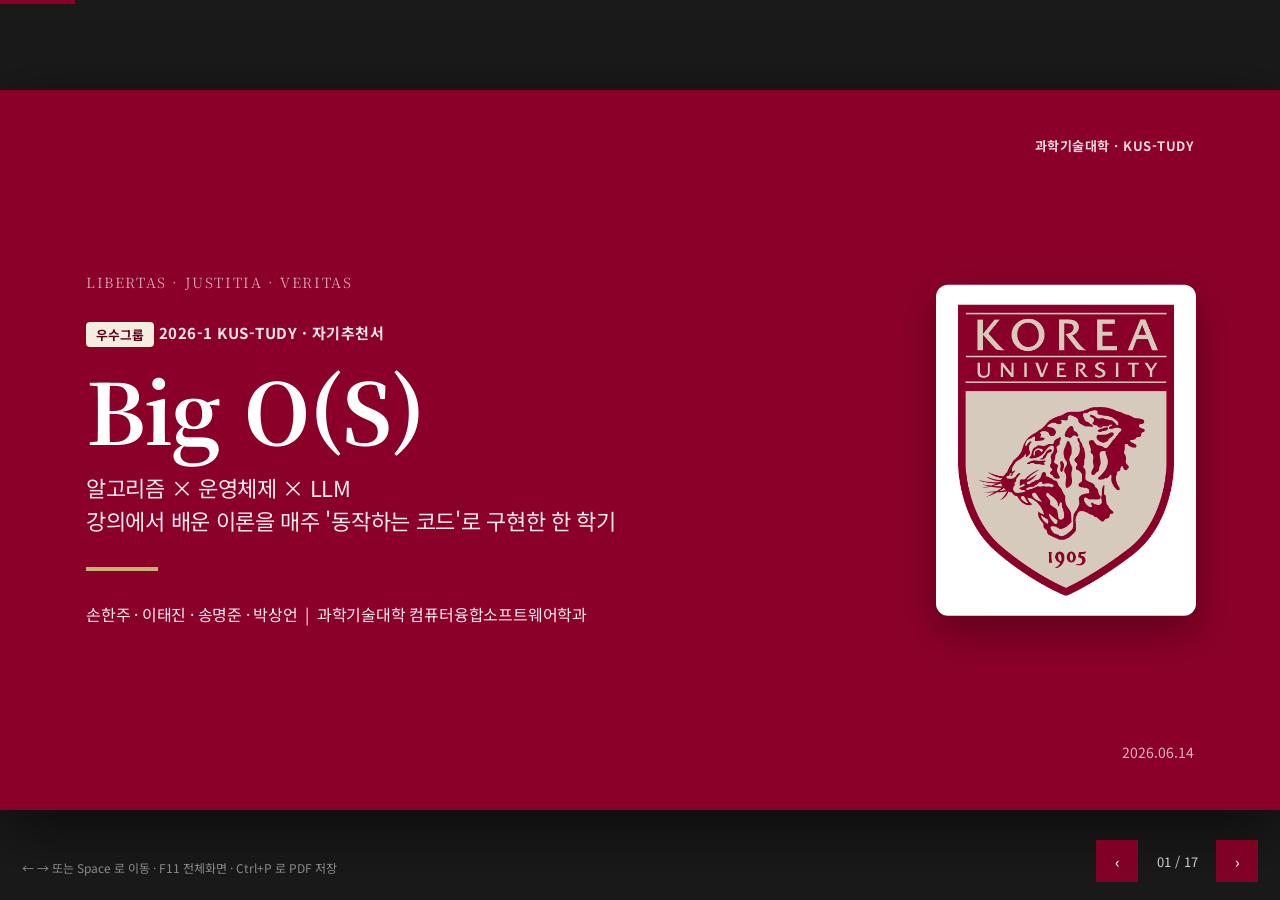
==== commit 5705f7bc: "26.06.13" ====
--- a/자기추천서_발표자료.html
+++ b/자기추천서_발표자료.html
@@ -9,7 +9,8 @@
 <link href="https://fonts.googleapis.com/css2?family=Noto+Sans+KR:wght@400;500;700&family=Noto+Serif+KR:wght@600;700&display=swap" rel="stylesheet">
 <style>
   :root{
-    --primary:#8B0029; --primary-deep:#6E0021; --primary-bright:#A30734; --gold:#B8860B;
+    --primary:#8B0029; --primary-deep:#6E0021; --primary-bright:#A30734;
+    --gold:#B49B57; --gold-deep:#8C7539; --gold-bright:#C9B074; --gold-soft:#F3EEDF; --on-gold:#5C001B;
     --ink:#222222; --body:#333333; --muted:#666666; --faint:#999999;
     --canvas:#ffffff; --warm:#f7f5f3; --gray:#f4f4f4;
     --charcoal:#2b2b2b; --crimson-deep:#5C001B; --footer:#1f1f1f;
@@ -60,6 +61,7 @@
   .tag{display:inline-block;font-size:12px;font-weight:700;color:#fff;background:var(--primary);
     padding:3px 10px;margin-bottom:10px;letter-spacing:0;}
   .tag.line{background:transparent;color:var(--primary);border:1px solid var(--primary);}
+  .honor{display:inline-block;background:var(--gold-soft);color:var(--on-gold);font-weight:700;font-size:.85em;padding:3px 10px;border-radius:4px;letter-spacing:0;vertical-align:middle;}
   .cols2{display:grid;grid-template-columns:1fr 1fr;gap:20px;}
   .cols3{display:grid;grid-template-columns:1fr 1fr 1fr;gap:18px;}
   .cols4{display:grid;grid-template-columns:1fr 1fr 1fr 1fr;gap:16px;}
@@ -106,6 +108,25 @@
   .gimgs figcaption{position:absolute;left:0;bottom:0;font-size:10px;font-weight:700;color:#fff;
     background:rgba(139,0,41,.88);padding:2px 6px;letter-spacing:0;}
   .gimgs figcaption.alt{background:rgba(43,43,43,.85);}
+  .gcard .gdesc{font-size:11.5px;color:var(--body);padding:7px 12px 8px;border-top:1px solid var(--hairline);line-height:1.4;letter-spacing:-0.2px;}
+  .projx{border:1.6px solid var(--primary);background:#fff;display:flex;flex-direction:column;}
+  .projx-head{background:var(--primary);color:#fff;padding:11px 16px;}
+  .projx-head .wk{display:block;font-size:11.5px;font-weight:500;color:rgba(255,255,255,.85);margin-bottom:2px;}
+  .projx-head .nm{font-size:23px;font-weight:800;letter-spacing:-0.5px;}
+  .projx-body{padding:13px 16px 14px;display:flex;flex-direction:column;}
+  .projx-def{font-size:14px;font-weight:700;color:var(--ink);line-height:1.55;margin-bottom:9px;}
+  .projx-body ul{list-style:none;margin-bottom:11px;}
+  .projx-body li{font-size:12.5px;color:var(--body);line-height:1.5;padding-left:13px;position:relative;margin:5px 0;}
+  .projx-body li::before{content:"·";position:absolute;left:3px;color:var(--primary);font-weight:700;}
+  .projx-body li b{color:var(--ink);}
+  .projx-imgs{display:flex;gap:7px;}
+  .projx-imgs figure{flex:1;height:92px;overflow:hidden;border:1px solid var(--hairline);}
+  .projx-imgs img{width:100%;height:100%;object-fit:cover;display:block;}
+  .projx-link{margin-top:10px;font-size:11.5px;display:flex;align-items:center;gap:8px;flex-wrap:wrap;}
+  .projx-link .lbl{background:var(--primary);color:#fff;font-weight:700;font-size:11px;padding:3px 9px;letter-spacing:-0.2px;white-space:nowrap;}
+  .projx-link .url{font-family:'Consolas','D2Coding',monospace;color:var(--primary-deep);
+    text-decoration:underline;text-underline-offset:2px;}
+  .projx-link .url:hover{color:var(--primary-bright);}
 
   /* ---- agenda ---- */
   .agenda{display:flex;flex-direction:column;gap:0;flex:1;justify-content:center;}
@@ -121,16 +142,53 @@
   .cover .ck{font-size:15px;font-weight:700;letter-spacing:.5px;color:rgba(255,255,255,.9);margin-bottom:18px;}
   .cover h1{font-family:var(--serif);font-size:84px;font-weight:700;letter-spacing:-1.5px;line-height:1.05;margin-bottom:18px;}
   .cover .subt{font-size:22px;font-weight:400;color:rgba(255,255,255,.92);letter-spacing:-0.3px;line-height:1.5;}
-  .cover .rule{width:70px;height:4px;background:#fff;margin:30px 0;}
+  .cover .rule{width:72px;height:4px;background:var(--gold-bright);margin:30px 0;}
   .cover .who{font-size:16px;color:rgba(255,255,255,.92);line-height:1.7;letter-spacing:-0.2px;}
   .cover .date{position:absolute;bottom:48px;right:86px;font-size:14px;color:rgba(255,255,255,.7);
     letter-spacing:0;font-variant-numeric:tabular-nums;}
   .cover .crest{position:absolute;top:46px;right:86px;text-align:right;font-size:13px;font-weight:700;
     letter-spacing:.5px;color:rgba(255,255,255,.85);line-height:1.5;}
+  .crest-badge{position:absolute;top:50%;right:84px;transform:translateY(-50%);background:#fff;
+    padding:20px 22px;border-radius:12px;box-shadow:0 16px 40px rgba(0,0,0,.32);}
+  .crest-badge img{display:block;width:216px;height:auto;}
 
   .note{font-size:13px;color:var(--muted);line-height:1.62;border-left:3px solid var(--primary);
     padding:8px 0 8px 14px;background:var(--gray);padding-right:12px;}
   .band-warm .note{background:#fff;}
+  .note a{font-family:'Consolas','D2Coding',monospace;color:var(--primary-deep);font-weight:700;
+    text-decoration:underline;text-underline-offset:2px;}
+  .note a:hover{color:var(--primary-bright);}
+  .flow{display:flex;align-items:stretch;gap:10px;}
+  .fstep{flex:1;background:#fff;border:1.6px solid var(--primary);display:flex;flex-direction:column;
+    align-items:center;justify-content:center;text-align:center;padding:16px 12px;}
+  .fstep .fn{width:28px;height:28px;background:var(--primary);color:#fff;font-weight:800;font-size:14px;
+    display:flex;align-items:center;justify-content:center;margin-bottom:9px;}
+  .fstep .ft{font-size:20px;font-weight:800;color:var(--primary);letter-spacing:-0.5px;}
+  .fstep .fd{font-size:12.5px;color:var(--muted);margin-top:6px;line-height:1.5;}
+  .fstep.final{background:var(--primary);border-color:var(--primary);}
+  .fstep.final .fn{background:#fff;color:var(--primary);}
+  .fstep.final .ft{color:#fff;}
+  .fstep.final .fd{color:rgba(255,255,255,.92);}
+  .farrow{display:flex;align-items:center;justify-content:center;font-size:30px;font-weight:700;color:var(--primary);width:24px;flex:none;}
+  .floop{margin-top:12px;text-align:center;font-size:13.5px;font-weight:700;color:var(--primary);
+    background:var(--gray);border:1px dashed var(--primary);padding:9px;letter-spacing:-0.3px;}
+  .flow-cap{font-size:13px;font-weight:700;color:var(--ink);margin-bottom:12px;}
+  .vs{display:flex;align-items:stretch;gap:0;margin:12px 0 14px;}
+  .vs-col{flex:1;border:1px solid var(--hairline);padding:13px 16px;}
+  .vs-col.past{background:var(--gray);}
+  .vs-col.now{background:#fff;border:1.6px solid var(--primary);}
+  .vs-col .vh{font-size:12.5px;font-weight:700;margin-bottom:8px;letter-spacing:-0.2px;}
+  .vs-col.past .vh{color:var(--muted);}
+  .vs-col.now .vh{color:var(--primary);}
+  .vs-col ul{list-style:none;}
+  .vs-col li{font-size:14.5px;line-height:1.65;padding-left:14px;position:relative;}
+  .vs-col li::before{content:"·";position:absolute;left:3px;font-weight:700;}
+  .vs-col.past li{color:var(--muted);}
+  .vs-col.now li{color:var(--body);}
+  .vs-col.now li b{color:var(--ink);}
+  .vs-arrow{display:flex;align-items:center;justify-content:center;width:52px;flex:none;font-size:34px;font-weight:700;color:var(--primary);}
+  .vs-quote{background:var(--primary);color:#fff;padding:12px 18px;font-size:15.5px;font-weight:700;letter-spacing:-0.3px;}
+  .vs-quote .sub{display:block;font-size:12.5px;font-weight:400;color:rgba(255,255,255,.92);margin-top:5px;line-height:1.5;letter-spacing:-0.2px;}
 
   @media print{
     body{overflow:visible;background:#fff;}
@@ -150,9 +208,10 @@
   <!-- 1 COVER -->
   <section class="slide band-crimson active">
     <div class="cover">
-      <div class="crest">KOREA UNIVERSITY<br>과학기술대학 · KUS-TUDY</div>
+      <div class="crest-badge"><img src="koreauniv.png" alt="고려대학교 교표"></div>
+      <div class="crest">과학기술대학 · KUS-TUDY</div>
       <div class="motto">LIBERTAS · JUSTITIA · VERITAS</div>
-      <div class="ck">2026-1 KUS-TUDY · 우수그룹 자기추천서</div>
+      <div class="ck"><span class="honor">우수그룹</span> 2026-1 KUS-TUDY · 자기추천서</div>
       <h1>Big O(S)</h1>
       <div class="subt">알고리즘 × 운영체제 × LLM<br>강의에서 배운 이론을 매주 '동작하는 코드'로 구현한 한 학기</div>
       <div class="rule"></div>
@@ -192,7 +251,27 @@
       </div>
       <div class="card">
         <span class="tag line">참여계기 및 동기</span>
-        <div class="lead">우리 4명은 모두 군휴학 후 올해 복학하였다. 2년 전만 해도 AI는 커닝을 위한 도구에 불과했지만, 2년이 지난 지금 AI는 개발자에게 없어서는 안 될 생산 도구가 되었다. 뒤처진 기술 트렌드를 따라잡기 위해, AI를 적극 활용하는 알고리즘·운영체제 수업을 통해 컴퓨터 과학 전공 지식과 기술 활용 능력을 함양한다.</div>
+        <div class="lead" style="font-size:15px;margin-bottom:2px;">우리 4명은 모두 <b>군휴학 후 올해 복학</b>하였다 — 2년의 공백 사이, 기술 트렌드는 완전히 달라져 있었다.</div>
+        <div class="vs">
+          <div class="vs-col past">
+            <div class="vh">2년 전 · 입대 전</div>
+            <ul>
+              <li>AI는 '커닝'을 위한 도구일 뿐</li>
+              <li>최신 개발 트렌드와 멀어짐</li>
+            </ul>
+          </div>
+          <div class="vs-arrow">→</div>
+          <div class="vs-col now">
+            <div class="vh">복학 후 · 지금</div>
+            <ul>
+              <li>AI는 <b>없어서는 안 될 생산 도구</b></li>
+              <li>직접 만들며 <b>적극 활용</b></li>
+            </ul>
+          </div>
+        </div>
+        <div class="vs-quote">“뒤처진 2년의 공백을 한 학기로 따라잡다”
+          <span class="sub">AI를 적극 활용하는 알고리즘·운영체제 학습으로 컴퓨터 과학 전공 지식과 기술 활용 능력을 함양한다.</span>
+        </div>
       </div>
     </div>
     <div class="pageno">03</div>
@@ -226,20 +305,33 @@
       <div class="kicker">02 · 학습 목표</div>
       <div class="s-title">전체 팀 목표 · STUDY 영역</div>
       <div class="s-rule"></div>
-      <div class="cols2 grow" style="align-items:start;">
-        <div class="card" style="height:100%;">
+      <div class="cols2" style="align-items:stretch;">
+        <div class="card">
           <span class="tag">전체 팀 목표</span>
-          <div class="lead" style="font-size:15.5px;">매주 강의에서 배운 알고리즘·운영체제 핵심 개념을 곧바로 동작하는 코드·웹앱·시스템으로 구현하여, 개념에 대한 깊은 이해와 실전 응용 능력을 동시에 기른다. 학기 후반에는 LLM(Upstage Solar)을 결합한 팀 프로젝트로 학습 성과를 집약해 실제 결과물을 도출하고, LLM 기반 개발 방식에 적응하는 것을 전체 목표로 삼는다. 이 과정에서 <b>'이론 → 구현 → 검증'</b>의 사이클을 팀의 표준 학습법으로 정착시킨다.</div>
-        </div>
-        <div class="card" style="height:100%;">
+          <div class="lead" style="font-size:14.5px;">매주 강의에서 배운 알고리즘·운영체제 핵심 개념을 곧바로 '동작하는 코드·웹앱·시스템'으로 구현해 깊은 이해와 실전 응용 능력을 함께 기르고, 학기 후반에는 LLM(Upstage Solar)을 결합한 팀 프로젝트로 학습 성과를 집약하는 것을 목표로 한다.</div>
+        </div>
+        <div class="card">
           <span class="tag line">STUDY 영역</span>
           <ul class="b">
-            <li><b>알고리즘</b> : 분할 정복, 동적 계획법, 탐욕법, 정렬/탐색, 탐색 트리(BST/RBT/B-트리), 해싱, 그래프</li>
-            <li><b>운영체제</b> : 프로세스/스레드, CPU 스케줄링, 동기화, 대용량 저장장치, xv6 커널 직접 수정</li>
-            <li><b>응용</b> : LLM(Upstage Solar Pro)·AI 협업 도구(Claude Code, NVIDIA NIM)를 결합한 웹·시스템 프로젝트</li>
-            <li><b>학습 교재</b> : 『Introduction to Algorithms』(Thomas H. Cormen 외) · 『Operating System Concepts』(Abraham Silberschatz 외)</li>
+            <li><b>알고리즘</b> 분할정복·동적계획법·탐욕법·정렬/탐색·탐색 트리·해싱·그래프</li>
+            <li><b>운영체제</b> 프로세스/스레드·CPU 스케줄링·동기화·저장장치·xv6 커널 수정</li>
+            <li><b>응용·교재</b> LLM(Upstage Solar)·Claude Code · 『Introduction to Algorithms』·『Operating System Concepts』</li>
           </ul>
         </div>
+      </div>
+
+      <div class="grow" style="display:flex;flex-direction:column;justify-content:center;margin-top:10px;">
+        <div class="flow-cap">학습 사이클 — 이론을 매주 '동작하는 결과물'로 옮기는 단계</div>
+        <div class="flow">
+          <div class="fstep"><div class="fn">1</div><div class="ft">이론</div><div class="fd">강의·교과서<br>핵심 개념 정리</div></div>
+          <div class="farrow">→</div>
+          <div class="fstep"><div class="fn">2</div><div class="ft">구현</div><div class="fd">코드·웹앱·시스템<br>직접 제작</div></div>
+          <div class="farrow">→</div>
+          <div class="fstep"><div class="fn">3</div><div class="ft">검증</div><div class="fd">실행·측정·비교로<br>수치 확인</div></div>
+          <div class="farrow">→</div>
+          <div class="fstep final"><div class="fn">★</div><div class="ft">집약</div><div class="fd">LLM 프로젝트 2종<br>Liberal_algorithm · Liberal_OS</div></div>
+        </div>
+        <div class="floop">↻ 매주 반복 — '이론 → 구현 → 검증' 사이클을 팀의 표준 학습법으로 정착</div>
       </div>
     </div>
     <div class="pageno">05</div>
@@ -272,7 +364,7 @@
         <thead><tr><th style="width:42px;">주차</th><th style="width:84px;">일시</th><th style="width:150px;">주제</th><th>핵심 학습·활동 내용</th><th style="width:210px;">결과물</th></tr></thead>
         <tbody>
           <tr><td class="wk">1</td><td class="dt">2026.03.29</td><td class="tp">분할 정복 패러다임</td><td>가장 가까운 두 점 쌍(Closest Pair)을 완전탐색 O(n²) vs 분할정복 O(n log²n)으로 구현, 점 100/1000/10000개별 소요시간 비교</td><td class="out">FastAPI+Canvas 웹앱</td></tr>
-          <tr><td class="wk">2</td><td class="dt">2026.03.31</td><td class="tp">멀티스레딩·암달의 법칙</td><td>1,000만 정수 히스토그램을 Pthreads로 병렬 계산, 로컬 히스토그램으로 race condition 회피, 1/2/4/8 스레드 speedup(8스레드 2.35배·메모리 대역폭 병목) 측정</td><td class="out"><code>histogram.c</code> · <b>퀴즈 전원 만점</b></td></tr>
+          <tr><td class="wk">2</td><td class="dt">2026.03.31</td><td class="tp">멀티스레딩·암달의 법칙</td><td>1,000만 정수 히스토그램을 Pthreads로 병렬 계산, 로컬 히스토그램으로 race condition 회피, 1/2/4/8 스레드 speedup(8스레드 2.35배·메모리 대역폭 병목) 측정</td><td class="out"><code>histogram.c</code> · <span class="honor">퀴즈 전원 만점</span></td></tr>
           <tr><td class="wk">3</td><td class="dt">2026.04.11</td><td class="tp">동적 프로그래밍(DP)</td><td>LCS 점화식 기반 표절 검사기 웹앱 제작, "ALGORITHM"vs"ALTRUISTIC" 유사도 50% 도출, O(nm) 특성 확인</td><td class="out">표절 검사기 웹앱</td></tr>
           <tr><td class="wk">4</td><td class="dt">2026.04.18</td><td class="tp">CPU 스케줄링 시뮬레이션</td><td>FCFS/SJF/Round Robin을 Gantt 차트와 함께 시뮬레이션, 평균 대기/반환 시간 정량 비교(SJF 최적)</td><td class="out">CPU 스케줄링 시뮬레이터 + 성능 비교 대시보드(HTML 2종)</td></tr>
           <tr><td class="wk">5</td><td class="dt">2026.04.26</td><td class="tp">중간고사 대비</td><td>오픈북 대비 교과서(OS Concepts 10판 Ch.1~5) 정독·인덱싱, NotebookLM 예상질문 도출·답변, xv6 소스 구조 사전 탐색</td><td class="out">시험 대비 정리본·요약 이미지</td></tr>
@@ -310,19 +402,19 @@
       <div class="kicker">03 · 주차별 학습 내용</div>
       <div class="s-title">주차별 활동 · 결과물 사진 &nbsp;<span style="font-size:15px;font-weight:400;color:var(--muted);">1 ~ 6주차</span></div>
       <div class="s-rule"></div>
-      <div class="gal grow" style="grid-template-columns:1fr 1fr 1fr;grid-auto-rows:min-content;">
+      <div class="gal grow" style="grid-template-columns:1fr 1fr 1fr;grid-auto-rows:1fr;gap:18px;">
         <div class="gcard"><div class="gh"><span class="gw">1주차</span><span class="gt">분할 정복</span></div>
-          <div class="gimgs"><figure><img src="week01/KakaoTalk_20260329_094403610.png" alt=""><figcaption>활동</figcaption></figure><figure><img src="week01/WebApplication.png" alt=""><figcaption class="alt">결과물</figcaption></figure><figure><img src="week01/image01.png" alt=""><figcaption class="alt">실행1</figcaption></figure><figure><img src="week01/image02.png" alt=""><figcaption class="alt">실행2</figcaption></figure></div></div>
+          <div class="gimgs"><figure><img src="week01/image01.png" alt=""><figcaption>활동</figcaption></figure><figure><img src="week01/WebApplication.png" alt=""><figcaption class="alt">결과물</figcaption></figure><figure><img src="week01/KakaoTalk_20260329_094403610.png" alt=""><figcaption class="alt">실행1</figcaption></figure><figure><img src="week01/image02.png" alt=""><figcaption class="alt">실행2</figcaption></figure></div><div class="gdesc">완전탐색 vs 분할정복 속도를 비교한 Closest Pair 웹앱</div></div>
         <div class="gcard"><div class="gh"><span class="gw">2주차</span><span class="gt">멀티스레딩·암달</span></div>
-          <div class="gimgs"><figure><img src="week02/KakaoTalk_20260405_002024080.jpg" alt=""><figcaption>활동</figcaption></figure><figure><img src="week02/스크린샷%202026-04-05%20002922.png" alt=""><figcaption class="alt">증빙</figcaption></figure></div></div>
+          <div class="gimgs"><figure><img src="week02/KakaoTalk_20260405_002024080.jpg" alt=""><figcaption>활동</figcaption></figure><figure><img src="week02/스크린샷%202026-04-05%20002922.png" alt=""><figcaption class="alt">증빙</figcaption></figure></div><div class="gdesc">멀티스레드로 1,000만 정수를 병렬 계산해 speedup 측정</div></div>
         <div class="gcard"><div class="gh"><span class="gw">3주차</span><span class="gt">DP·표절검사기</span></div>
-          <div class="gimgs"><figure><img src="week03/KakaoTalk_20260411_172810443.jpg" alt=""><figcaption>활동</figcaption></figure><figure><img src="week03/KakaoTalk_20260412_220237292.jpg" alt=""><figcaption class="alt">결과물</figcaption></figure></div></div>
+          <div class="gimgs"><figure><img src="week03/KakaoTalk_20260412_220237292.jpg" alt=""><figcaption>활동</figcaption></figure><figure><img src="week03/KakaoTalk_20260412_220237292_01.jpg" alt=""><figcaption>활동</figcaption></figure><figure><img src="week03/image01.png" alt=""><figcaption class="alt">결과물</figcaption></figure></div><div class="gdesc">LCS로 문서 유사도를 재는 표절 검사기 제작·실행</div></div>
         <div class="gcard"><div class="gh"><span class="gw">4주차</span><span class="gt">CPU 스케줄링</span></div>
-          <div class="gimgs"><figure><img src="week04/KakaoTalk_20260418_130304926.jpg" alt=""><figcaption>활동</figcaption></figure><figure><img src="week04/스크린샷%202026-06-12%20230936.png" alt=""><figcaption class="alt">시뮬레이터</figcaption></figure><figure><img src="week04/스크린샷%202026-06-12%20231025.png" alt=""><figcaption class="alt">비교</figcaption></figure></div></div>
+          <div class="gimgs"><figure><img src="week04/KakaoTalk_20260418_130304926.jpg" alt=""><figcaption>활동</figcaption></figure><figure><img src="week04/스크린샷%202026-06-12%20230936.png" alt=""><figcaption class="alt">시뮬레이터</figcaption></figure><figure><img src="week04/스크린샷%202026-06-12%20231025.png" alt=""><figcaption class="alt">비교</figcaption></figure></div><div class="gdesc">FCFS·SJF·RR을 간트 차트로 비교한 스케줄링 시뮬레이터</div></div>
         <div class="gcard"><div class="gh"><span class="gw">5주차</span><span class="gt">중간고사 대비</span></div>
-          <div class="gimgs"><figure><img src="week05/KakaoTalk_20260426_171527811.jpg" alt=""><figcaption>활동</figcaption></figure><figure><img src="week05/Algorithm_Exam_Study_Guide_Full_page-0001.jpg" alt=""><figcaption class="alt">알고리즘</figcaption></figure><figure><img src="week05/OS_Exam_Study_Guide_Full_page-0001.jpg" alt=""><figcaption class="alt">운영체제</figcaption></figure></div></div>
+          <div class="gimgs"><figure><img src="week05/KakaoTalk_20260426_171527811.jpg" alt=""><figcaption>활동</figcaption></figure><figure><img src="week05/Algorithm_Exam_Study_Guide_Full_page-0001.jpg" alt=""><figcaption class="alt">알고리즘</figcaption></figure><figure><img src="week05/OS_Exam_Study_Guide_Full_page-0001.jpg" alt=""><figcaption class="alt">운영체제</figcaption></figure></div><div class="gdesc">오픈북 시험 대비 알고리즘·운영체제 핵심 개념 정리본</div></div>
         <div class="gcard"><div class="gh"><span class="gw">6주차</span><span class="gt">탐색 트리</span></div>
-          <div class="gimgs"><figure><img src="week06/KakaoTalk_20260503_204118322.png" alt=""><figcaption>활동</figcaption></figure><figure><img src="week06/스크린샷%202026-06-12%20231137.png" alt=""><figcaption class="alt">BST·RBT</figcaption></figure><figure><img src="week06/스크린샷%202026-06-12%20231204.png" alt=""><figcaption class="alt">B-트리</figcaption></figure></div></div>
+          <div class="gimgs"><figure><img src="week06/KakaoTalk_20260503_204118322.png" alt=""><figcaption>활동</figcaption></figure><figure><img src="week06/스크린샷%202026-06-12%20231137.png" alt=""><figcaption class="alt">BST·RBT</figcaption></figure><figure><img src="week06/스크린샷%202026-06-12%20231204.png" alt=""><figcaption class="alt">B-트리</figcaption></figure></div><div class="gdesc">BST·레드블랙·B-트리의 균형 유지 원리를 비교한 시각화</div></div>
       </div>
     </div>
     <div class="pageno">09</div>
@@ -334,21 +426,21 @@
       <div class="kicker">03 · 주차별 학습 내용</div>
       <div class="s-title">주차별 활동 · 결과물 사진 &nbsp;<span style="font-size:15px;font-weight:400;color:var(--muted);">7 ~ 12주차</span></div>
       <div class="s-rule"></div>
-      <div class="gal" style="grid-template-columns:1fr 1fr 1fr;">
+      <div class="gal grow" style="grid-template-columns:1fr 1fr 1fr;grid-auto-rows:1fr;gap:18px;">
         <div class="gcard"><div class="gh"><span class="gw">7주차</span><span class="gt">동기화</span></div>
-          <div class="gimgs"><figure><img src="week07/1.png" alt=""><figcaption>활동</figcaption></figure><figure><img src="week07/스크린샷%202026-06-12%20231249.png" alt=""><figcaption class="alt">Race</figcaption></figure><figure><img src="week07/스크린샷%202026-06-12%20231258.png" alt=""><figcaption class="alt">철학자</figcaption></figure></div></div>
+          <div class="gimgs"><figure><img src="week07/1.png" alt=""><figcaption>활동</figcaption></figure><figure><img src="week07/스크린샷%202026-06-12%20231249.png" alt=""><figcaption class="alt">Race</figcaption></figure><figure><img src="week07/스크린샷%202026-06-12%20231258.png" alt=""><figcaption class="alt">철학자</figcaption></figure></div><div class="gdesc">경쟁 상태·세마포어·식사하는 철학자 문제 시각화</div></div>
         <div class="gcard"><div class="gh"><span class="gw">8주차</span><span class="gt">V 모델</span></div>
-          <div class="gimgs"><figure><img src="week08/KakaoTalk_20260517_150607351.png" alt=""><figcaption>활동</figcaption></figure><figure><img src="week08/스크린샷%202026-06-12%20231318.png" alt=""><figcaption class="alt">V모델</figcaption></figure><figure><img src="week08/스크린샷%202026-06-12%20231324.png" alt=""><figcaption class="alt">체크리스트</figcaption></figure></div></div>
+          <div class="gimgs"><figure><img src="week08/KakaoTalk_20260517_150607351.png" alt=""><figcaption>활동</figcaption></figure><figure><img src="week08/스크린샷%202026-06-12%20231318.png" alt=""><figcaption class="alt">V모델</figcaption></figure><figure><img src="week08/스크린샷%202026-06-12%20231324.png" alt=""><figcaption class="alt">체크리스트</figcaption></figure></div><div class="gdesc">요구사항↔테스트가 대응하는 V 모델 다이어그램</div></div>
         <div class="gcard"><div class="gh"><span class="gw">9주차</span><span class="gt">팀프로젝트 분석</span></div>
-          <div class="gimgs"><figure><img src="week09/1.png" alt=""><figcaption>활동</figcaption></figure><figure><img src="week09/스크린샷%202026-05-24%20165036.png" alt=""><figcaption class="alt">YouTube</figcaption></figure><figure><img src="week09/스크린샷%202026-06-12%20231346.png" alt=""><figcaption class="alt">파이프라인</figcaption></figure><figure><img src="week09/스크린샷%202026-06-12%20231351.png" alt=""><figcaption class="alt">매핑</figcaption></figure></div></div>
+          <div class="gimgs"><figure><img src="week09/1.png" alt=""><figcaption>활동</figcaption></figure><figure><img src="week09/스크린샷%202026-05-24%20165036.png" alt=""><figcaption class="alt">YouTube</figcaption></figure><figure><img src="week09/스크린샷%202026-06-12%20231346.png" alt=""><figcaption class="alt">파이프라인</figcaption></figure><figure><img src="week09/스크린샷%202026-06-12%20231351.png" alt=""><figcaption class="alt">매핑</figcaption></figure></div><div class="gdesc">YouTube 분석기의 6단계 점수 파이프라인을 알고리즘별로 분석</div></div>
         <div class="gcard"><div class="gh"><span class="gw">10주차</span><span class="gt">저장장치</span></div>
-          <div class="gimgs"><figure><img src="week10/스크린샷%202026-05-31%20193515%20(1).png" alt=""><figcaption>온라인1</figcaption></figure><figure><img src="week10/스크린샷%202026-05-31%20193535.png" alt=""><figcaption>온라인2</figcaption></figure><figure><img src="week10/스크린샷%202026-06-12%20231414.png" alt=""><figcaption class="alt">디스크</figcaption></figure><figure><img src="week10/스크린샷%202026-06-12%20231418.png" alt=""><figcaption class="alt">RAID</figcaption></figure></div></div>
+          <div class="gimgs"><figure><img src="week10/스크린샷%202026-05-31%20193515%20(1).png" alt=""><figcaption>온라인1</figcaption></figure><figure><img src="week10/스크린샷%202026-05-31%20193535.png" alt=""><figcaption>온라인2</figcaption></figure><figure><img src="week10/스크린샷%202026-06-12%20231414.png" alt=""><figcaption class="alt">디스크</figcaption></figure><figure><img src="week10/스크린샷%202026-06-12%20231418.png" alt=""><figcaption class="alt">RAID</figcaption></figure></div><div class="gdesc">디스크 헤드 이동·RAID 레벨을 비교한 스토리지 시각화</div></div>
         <div class="gcard"><div class="gh"><span class="gw">11주차</span><span class="gt">알고리즘+LLM</span></div>
-          <div class="gimgs"><figure><img src="week11/KakaoTalk_20260607_202011807.png" alt=""><figcaption>활동</figcaption></figure><figure><img src="week11/기본화면.png" alt=""><figcaption class="alt">기본</figcaption></figure><figure><img src="week11/취향%20기반%20추천.png" alt=""><figcaption class="alt">추천</figcaption></figure><figure><img src="week11/채널%20추천.png" alt=""><figcaption class="alt">채널</figcaption></figure><figure><img src="week11/페르소나.png" alt=""><figcaption class="alt">페르소나</figcaption></figure></div></div>
+          <div class="gimgs"><figure><img src="week11/KakaoTalk_20260607_202011807.png" alt=""><figcaption>활동</figcaption></figure><figure><img src="week11/기본화면.png" alt=""><figcaption class="alt">기본</figcaption></figure><figure><img src="week11/취향%20기반%20추천.png" alt=""><figcaption class="alt">추천</figcaption></figure><figure><img src="week11/채널%20추천.png" alt=""><figcaption class="alt">채널</figcaption></figure><figure><img src="week11/페르소나.png" alt=""><figcaption class="alt">페르소나</figcaption></figure></div><div class="gdesc">Liberal_algorithm 실행 — 추천·채널·페르소나 화면</div></div>
         <div class="gcard"><div class="gh"><span class="gw">12주차</span><span class="gt">xv6 멀티에이전트 OS</span></div>
-          <div class="gimgs"><figure><img src="week12/screenshot2.png" alt=""><figcaption class="alt">25콜</figcaption></figure><figure><img src="week12/screenshot3.png" alt=""><figcaption class="alt">트레이스</figcaption></figure></div></div>
-      </div>
-      <div class="note" style="margin-top:14px;">활동사진은 온라인 스터디 활동(화상 회의·공유 화면) 캡처도 인정된다(10주차 적용). 12주차 활동사진은 아직 준비되지 않아 추후 추가 예정이다.</div>
+          <div class="gimgs"><figure><img src="week12/KakaoTalk_20260613_163715750.png" alt=""><figcaption>활동</figcaption></figure><figure><img src="week12/screenshot2.png" alt=""><figcaption class="alt">25콜</figcaption></figure><figure><img src="week12/screenshot3.png" alt=""><figcaption class="alt">트레이스</figcaption></figure><figure><img src="week12/2026-06-13%2016-40-03.png" alt=""><figcaption class="alt">증빙</figcaption></figure></div><div class="gdesc">Liberal_OS 실행 — 25콜 파이프라인·live 트레이스</div></div>
+      </div>
+      <div class="note" style="margin-top:14px;">일정이 맞을 때는 최대한 <b>오프라인 모임</b>으로 진행해 학습 효과를 높이려 노력했고, 일정이 어긋날 때는 <b>온라인 스터디</b>(화상 회의·공유 화면)로 보완하여 매주 빠짐없이 활동을 이어갔다.</div>
     </div>
     <div class="pageno">10</div>
   </section>
@@ -378,6 +470,7 @@
           </ul>
         </div>
       </div>
+      <div class="note" style="margin-top:14px;">위 <code>weekNN.md</code> 주차별 보고서를 비롯한 모든 활동 기록·결과물은 팀 GitHub 레포지토리에서 직접 확인할 수 있다 → <a href="https://github.com/HANJUSON/kustudy2026" target="_blank" rel="noopener">https://github.com/HANJUSON/kustudy2026</a></div>
     </div>
     <div class="pageno">11</div>
   </section>
@@ -386,33 +479,45 @@
   <section class="slide band-warm">
     <div class="pad">
       <div class="kicker">04 · 학습목표를 위한 노력 · 전략</div>
-      <div class="s-title">학습 결과물 · 추가 활동 &nbsp;·&nbsp; 증빙</div>
-      <div class="s-rule"></div>
-      <div class="cols2" style="align-items:start;margin-bottom:16px;">
-        <div class="card">
-          <span class="tag">학습 결과물 정리본 · 추가 활동</span>
-          <ul class="b small">
-            <li><b>주차별 보고서</b> : <code>week01.md ~ week12.md</code></li>
-            <li><b>최종 프로젝트 2종</b> : Liberal_algorithm(알고리즘+LLM) · Liberal_OS(xv6 직접 수정, 신규 시스템 콜 12개(22–33)·regression 게이트·기술 보고서 포함)</li>
-            <li><b>실습 코드</b> : <code>histogram.c</code>, <code>matmul.c</code>·<code>mergesort.c</code>, 주차별 웹앱</li>
-          </ul>
-        </div>
-        <div class="card">
-          <span class="tag line">그 외 노력 · 전략</span>
-          <ul class="b small">
-            <li><b>AI 협업 적극 활용</b> : Claude Code, Upstage Solar API, NVIDIA NIM으로 코드 리뷰·복잡도 최적화·문서화, 과정 로그를 학습 기록으로 남김</li>
-            <li><b>이론→실증의 정량화</b> : 암달의 법칙 speedup, 스케줄링 평균 대기/반환 시간, 알고리즘별 소요시간을 직접 측정·비교</li>
-          </ul>
-        </div>
-      </div>
-      <span class="tag" style="margin-bottom:10px;">증빙 — 최종 프로젝트 실행 결과</span>
-      <div class="gal" style="grid-template-columns:repeat(4,1fr);gap:14px;">
-        <div class="gcard"><div class="gimgs" style="grid-template-columns:1fr;"><figure style="height:150px;"><img src="week11/취향%20기반%20추천.png" alt=""><figcaption class="alt">Liberal_algorithm · 추천</figcaption></figure></div></div>
-        <div class="gcard"><div class="gimgs" style="grid-template-columns:1fr;"><figure style="height:150px;"><img src="week11/페르소나.png" alt=""><figcaption class="alt">Liberal_algorithm · 페르소나</figcaption></figure></div></div>
-        <div class="gcard"><div class="gimgs" style="grid-template-columns:1fr;"><figure style="height:150px;"><img src="week12/screenshot2.png" alt=""><figcaption class="alt">Liberal_OS · 25콜 파이프라인</figcaption></figure></div></div>
-        <div class="gcard"><div class="gimgs" style="grid-template-columns:1fr;"><figure style="height:150px;"><img src="week12/screenshot3.png" alt=""><figcaption class="alt">Liberal_OS · live 트레이스</figcaption></figure></div></div>
-      </div>
-      <div class="note" style="margin-top:14px;">그 외 증빙 — <b>학업 성과</b>: 알고리즘·운영체제 시험 대비 정리본(5주차) · <b>직접 구현 결과물 시각화</b>: 4·6·7·8·9·10주차 HTML 화면(§3 갤러리) · <b>GitHub</b>: 두 레포 커밋 이력·파일 트리 캡처</div>
+      <div class="s-title">핵심 결과물 — 최종 프로젝트 2종</div>
+      <div class="s-rule"></div>
+      <div class="grow" style="display:flex;flex-direction:column;justify-content:center;">
+        <div class="cols2" style="align-items:stretch;gap:20px;">
+          <div class="projx">
+            <div class="projx-head"><span class="wk">11주차 · 알고리즘 + 생성형 AI</span><span class="nm">Liberal_algorithm</span></div>
+            <div class="projx-body">
+              <div class="projx-def">강의에서 배운 알고리즘을 직접 구현하고, 거기에 생성형 AI(LLM)를 결합해 만든 'YouTube 채널 추천' 프로그램</div>
+              <ul>
+                <li>정렬·탐색·그래프 알고리즘으로 채널을 점수화하고 비슷한 취향끼리 묶음</li>
+                <li>그 위에 AI가 <b>추천 이유·페르소나·요약</b>을 사람의 말로 생성</li>
+                <li>정확한 계산은 알고리즘, 자연어 설명은 AI — <b>역할을 나눠</b> 신뢰성 확보</li>
+              </ul>
+              <div class="projx-imgs">
+                <figure><img src="week11/취향%20기반%20추천.png" alt=""></figure>
+                <figure><img src="week11/페르소나.png" alt=""></figure>
+              </div>
+              <div class="projx-link"><span class="lbl">전체 코드·결과물 보기</span><a class="url" href="https://github.com/HANJUSON/Liberal_algorithm" target="_blank" rel="noopener">https://github.com/HANJUSON/Liberal_algorithm</a></div>
+            </div>
+          </div>
+          <div class="projx">
+            <div class="projx-head"><span class="wk">12주차 · 운영체제(OS)</span><span class="nm">Liberal_OS</span></div>
+            <div class="projx-body">
+              <div class="projx-def">컴퓨터를 움직이는 기본 소프트웨어인 운영체제(xv6)를 직접 수정해 만든 'AI를 위한 운영체제'</div>
+              <ul>
+                <li>5개의 AI가 차례로 로그를 분석 — 그 <b>순서·메모리·검증</b>을 운영체제가 직접 통제</li>
+                <li><b>"AI는 제안, 최종 결정은 운영체제"</b> — 틀린 답은 되돌리고 같은 질문은 저장해 재사용</li>
+                <li>교과서로 배우는 운영체제의 핵심 코드(커널)를 학생이 <b>직접 수정</b></li>
+              </ul>
+              <div class="projx-imgs">
+                <figure><img src="week12/screenshot2.png" alt=""></figure>
+                <figure><img src="week12/screenshot3.png" alt=""></figure>
+              </div>
+              <div class="projx-link"><span class="lbl">전체 코드·결과물 보기</span><a class="url" href="https://github.com/HANJUSON/Liberal_OS" target="_blank" rel="noopener">https://github.com/HANJUSON/Liberal_OS</a></div>
+            </div>
+          </div>
+        </div>
+      </div>
+      <div class="note" style="margin-top:14px;">그 외 학습 결과물·노력 — 주차별 보고서(<code>week01~12.md</code>)·실습 코드 · AI 협업(Claude Code·Upstage Solar)로 코드 리뷰·문서화 · 암달의 법칙 speedup·스케줄링 시간 등 <b>정량 측정</b> · 시험 정리본·GitHub 커밋 증빙</div>
     </div>
     <div class="pageno">12</div>
   </section>
@@ -481,6 +586,7 @@
           <span class="tag">스터디 마무리 후 활동 계획</span>
           <ul class="b">
             <li>기말고사 대비를 위해 6~12주차에서 다룬 <b>탐색 트리·동기화·저장장치·스케줄링</b> 개념을 종합 복습하고, 각 주차 결과물을 시험 관점에서 재정리한다.</li>
+            <li>스터디가 끝난 뒤에도 <b>팀원들이 주기적으로 모여</b>, 한 학기 동안 쌓은 알고리즘·운영체제·LLM 역량을 살려 <b>다양한 공모전·해커톤에 꾸준히 출품</b>하는 활동을 이어간다.</li>
           </ul>
         </div>
         <div class="card" style="height:100%;">
@@ -516,7 +622,8 @@
   <!-- 17 CLOSING -->
   <section class="slide band-crimson">
     <div class="cover">
-      <div class="crest">KOREA UNIVERSITY · KUS-TUDY</div>
+      <div class="crest-badge"><img src="koreauniv.png" alt="고려대학교 교표"></div>
+      <div class="crest">과학기술대학 · KUS-TUDY</div>
       <div class="motto">LIBERTAS · JUSTITIA · VERITAS</div>
       <div class="ck">감사합니다</div>
       <h1 style="font-size:64px;">이론을 코드로,<br>코드를 커널까지</h1>
